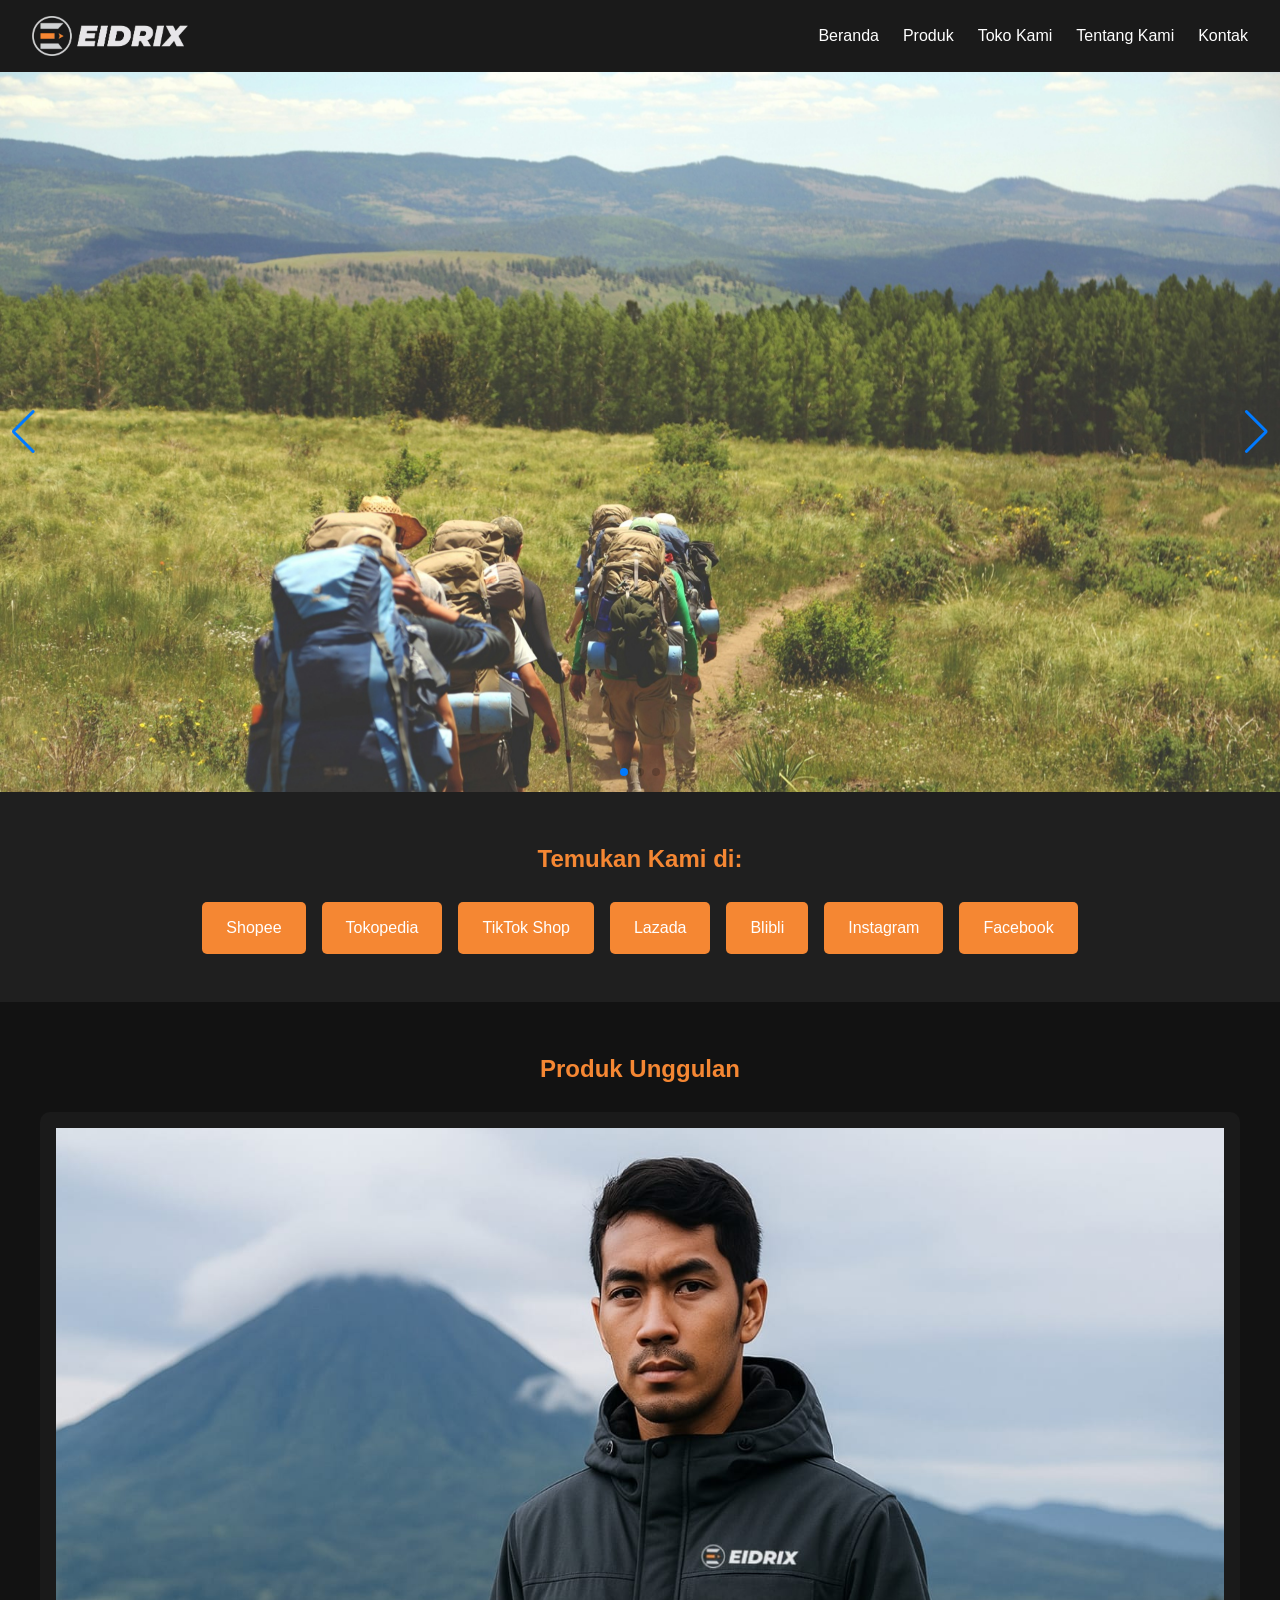
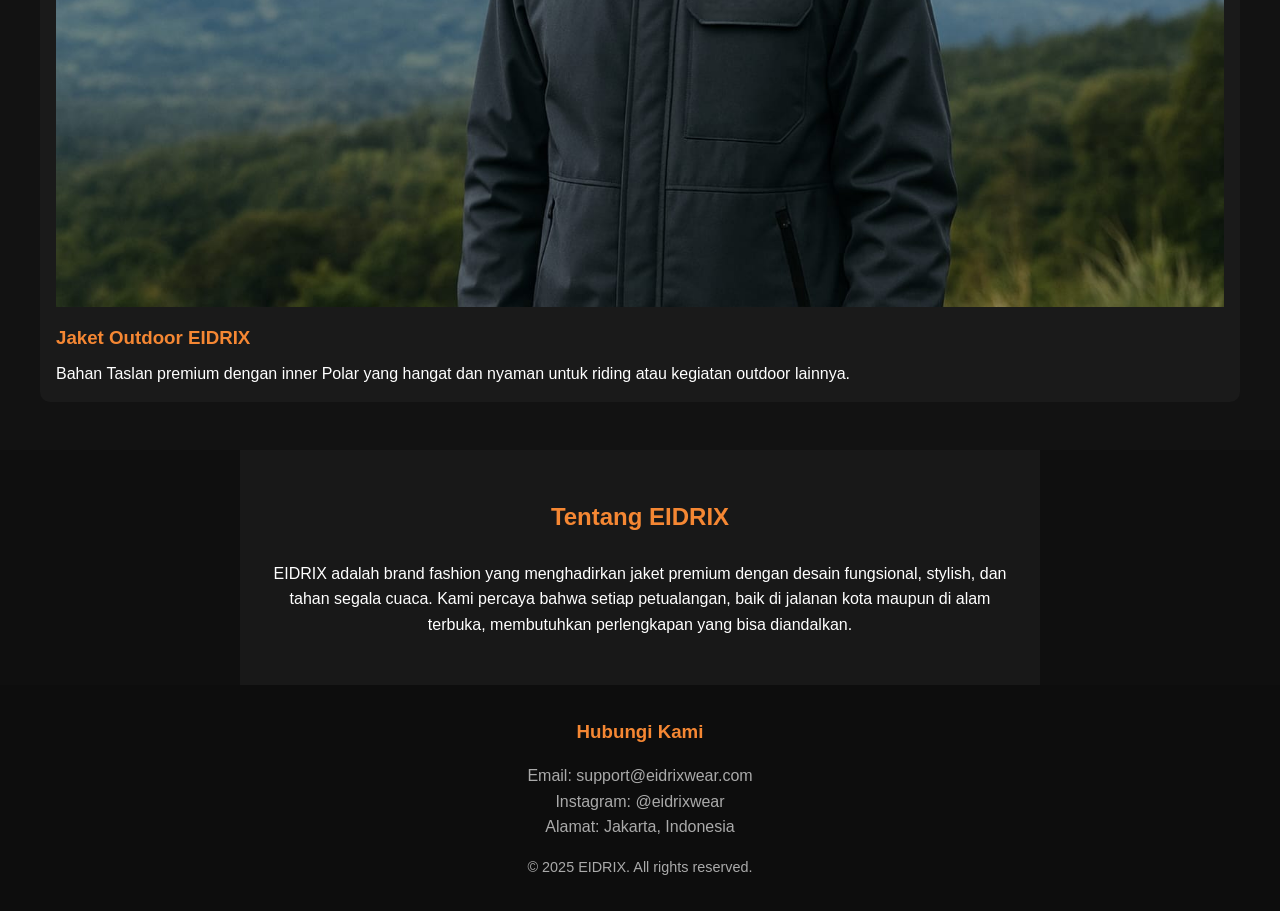
==== index.html @ 4817dec2 "favicons" ====
<!DOCTYPE html>
<html lang="id">
  <head>
    <meta charset="UTF-8" />
    <meta name="viewport" content="width=device-width, initial-scale=1.0" />
    <meta http-equiv="X-UA-Compatible" content="IE=edge" />
    <meta
      name="description"
      content="Jaket EIDRIX - Gear Up. Beyond the Limits! Jaket outdoor premium berbahan Taslan dan Polar, cocok untuk riding, aktivitas luar ruangan, dan gaya kasual sehari-hari."
    />
    <meta
      name="keywords"
      content="Jaket EIDRIX, Jaket Outdoor, Jaket Riding, Jaket Waterproof, Jaket Windproof, Jaket Pria, Jaket Wanita"
    />
    <meta name="author" content="EIDRIX" />

    <!-- Fav Icons -->
    <link rel="icon" type="image/x-icon" href="images/favicons.png" />

    <title>EIDRIX | Gear Up. Beyond the Limits!</title>

    <!-- Link ke file CSS eksternal -->
    <link rel="stylesheet" href="style.css" />

    <!-- Link ke library untuk efek (misalnya SwiperJS untuk carousel) -->
    <link
      rel="stylesheet"
      href="https://cdn.jsdelivr.net/npm/swiper@10/swiper-bundle.min.css"
    />
  </head>
  <body>
    <!-- Header / Navigasi utama -->
    <header>
      <nav class="navbar">
        <div class="logo">
          <img src="images/Logo.webp" alt="Logo EIDRIX" />
        </div>
        <button class="hamburger" id="hamburger-btn" aria-label="Toggle menu">
          ☰
        </button>
        <ul class="nav-links">
          <li><a href="#">Beranda</a></li>
          <li><a href="#produk">Produk</a></li>
          <li><a href="#toko">Toko Kami</a></li>
          <li><a href="#tentang">Tentang Kami</a></li>
          <li><a href="#kontak">Kontak</a></li>
        </ul>
      </nav>
    </header>

    <!-- Section Carousel Utama -->
    <section class="hero-carousel">
      <div class="swiper">
        <div class="swiper-wrapper">
          <!-- Ganti gambar sesuai produk -->
          <div class="swiper-slide">
            <img src="images/image1.jpg" alt="Jaket EIDRIX 1" />
          </div>
          <div class="swiper-slide">
            <img src="images/image2.jpg" alt="Jaket EIDRIX 2" />
          </div>
          <div class="swiper-slide">
            <img src="images/image3.jpg" alt="Jaket EIDRIX 3" />
          </div>
        </div>
        <div class="swiper-pagination"></div>
        <div class="swiper-button-prev"></div>
        <div class="swiper-button-next"></div>
      </div>
    </section>

    <!-- Section Link E-commerce & Sosial Media -->
    <section id="toko" class="ecommerce-links">
      <h2>Temukan Kami di:</h2>
      <div class="platform-links">
        <a href="#" class="btn shopee">Shopee</a>
        <a href="#" class="btn tokopedia">Tokopedia</a>
        <a href="#" class="btn tiktok">TikTok Shop</a>
        <a href="#" class="btn lazada">Lazada</a>
        <a href="#" class="btn blibli">Blibli</a>
        <a href="#" class="btn instagram">Instagram</a>
        <a href="#" class="btn facebook">Facebook</a>
      </div>
    </section>

    <!-- Section Produk Unggulan -->
    <section id="produk" class="featured-products">
      <h2>Produk Unggulan</h2>
      <div class="product-grid">
        <!-- Kartu produk dummy -->
        <article class="product-card">
          <img src="images/model1.jpg" alt="Jaket Outdoor EIDRIX" />
          <h3>Jaket Outdoor EIDRIX</h3>
          <p>
            Bahan Taslan premium dengan inner Polar yang hangat dan nyaman untuk
            riding atau kegiatan outdoor lainnya.
          </p>
        </article>
        <!-- Tambahkan produk lainnya jika diperlukan -->
      </div>
    </section>

    <!-- Section Tentang Brand -->
    <section id="tentang" class="about-brand">
      <h2>Tentang EIDRIX</h2>
      <p>
        EIDRIX adalah brand fashion yang menghadirkan jaket premium dengan
        desain fungsional, stylish, dan tahan segala cuaca. Kami percaya bahwa
        setiap petualangan, baik di jalanan kota maupun di alam terbuka,
        membutuhkan perlengkapan yang bisa diandalkan.
      </p>
    </section>

    <!-- Section Kontak atau Footer -->
    <footer id="kontak">
      <div class="footer-content">
        <h3>Hubungi Kami</h3>
        <p>Email: support@eidrixwear.com</p>
        <p>Instagram: @eidrixwear</p>
        <p>Alamat: Jakarta, Indonesia</p>
      </div>
      <div class="footer-bottom">
        <p>&copy; 2025 EIDRIX. All rights reserved.</p>
      </div>
    </footer>

    <!-- Link JS eksternal -->
    <script src="https://cdn.jsdelivr.net/npm/swiper@10/swiper-bundle.min.js"></script>
    <script src="script.js"></script>
  </body>
</html>
---- style.css ----
/* ========== Global Reset & Font ========== */
* {
  margin: 0;
  padding: 0;
  box-sizing: border-box;
}

body {
  font-family: "Segoe UI", Tahoma, Geneva, Verdana, sans-serif;
  line-height: 1.6;
  color: #fff;
  background-color: #0f0f0f;
}

img {
  max-width: 100%;
  display: block;
}

h2 {
  text-align: center;
  margin-bottom: 1.5rem;
  color: #f58733;
}

/* ========== Navbar ========== */
.navbar {
  display: flex;
  justify-content: space-between;
  align-items: center;
  padding: 1rem 2rem;
  background-color: #1a1a1a;
  position: sticky;
  top: 0;
  z-index: 1000;
}

.navbar .logo img {
  height: 40px;
}

.nav-links {
  list-style: none;
  display: flex;
  gap: 1.5rem;
}

.nav-links a {
  text-decoration: none;
  color: #fff;
  font-weight: 500;
  transition: color 0.3s;
}

.nav-links a:hover {
  color: #f58733;
}

/* ======== HAMBURGER MENU STYLE ======== */
.hamburger {
  display: none;
  font-size: 2rem;
  background: none;
  border: none;
  color: white;
  cursor: pointer;
  z-index: 1001;
}

/* ========== Hero Carousel ========== */
.hero-carousel {
  width: 100%;
  height: 80vh;
  overflow: hidden;
}

.swiper {
  height: 100%;
}

.swiper-slide img {
  width: 100%;
  height: 100%;
  object-fit: cover;
}

/* ========== E-Commerce Links ========== */
.ecommerce-links {
  padding: 3rem 2rem;
  background: #1f1f1f;
}

.platform-links {
  display: flex;
  flex-wrap: wrap;
  gap: 1rem;
  justify-content: center;
}

.btn {
  padding: 0.8rem 1.5rem;
  background: #f58733;
  color: #fff;
  border: none;
  border-radius: 5px;
  text-decoration: none;
  transition: background 0.3s;
}

.btn:hover {
  background: #e33b1f;
}

/* ========== Produk Unggulan ========== */
.featured-products {
  padding: 3rem 2rem;
  background-color: #121212;
}

.product-grid {
  display: grid;
  grid-template-columns: repeat(auto-fit, minmax(250px, 1fr));
  gap: 2rem;
  max-width: 1200px;
  margin: 0 auto;
}

.product-card {
  background-color: #1a1a1a;
  padding: 1rem;
  border-radius: 10px;
  transition: transform 0.3s ease;
}

.product-card:hover {
  transform: translateY(-5px);
}

.product-card h3 {
  margin: 1rem 0 0.5rem;
  color: #f58733;
}

/* ========== Tentang Brand ========== */
.about-brand {
  padding: 3rem 2rem;
  background-color: #181818;
  max-width: 800px;
  margin: 0 auto;
  text-align: center;
}

/* ========== Footer ========== */
footer {
  background-color: #0d0d0d;
  padding: 2rem;
  color: #aaa;
  text-align: center;
}

.footer-content h3 {
  color: #f58733;
  margin-bottom: 1rem;
}

.footer-bottom {
  margin-top: 1rem;
  font-size: 0.9rem;
}

/* ========== Responsiveness ========== */
@media (max-width: 800px) {
  .nav-links {
    flex-direction: column;
    gap: 1rem;
  }

  .nav-links {
    position: absolute;
    top: 70px;
    right: 0;
    background-color: #111;
    flex-direction: column;
    width: 100%;
    max-height: 0;
    overflow: hidden;
    transition: max-height 0.4s ease-in-out;
  }

  .nav-links.open {
    max-height: 300px; /* Sesuaikan jika ada lebih banyak menu */
  }

  .hamburger {
    display: block;
  }

  .navbar {
    position: relative;
    flex-wrap: wrap;
    justify-content: space-between;
  }

  .nav-links li {
    text-align: center;
    padding: 10px 0;
  }

  .hero-carousel {
    height: 60vh;
  }

  .btn {
    width: 100%;
    text-align: center;
  }
}
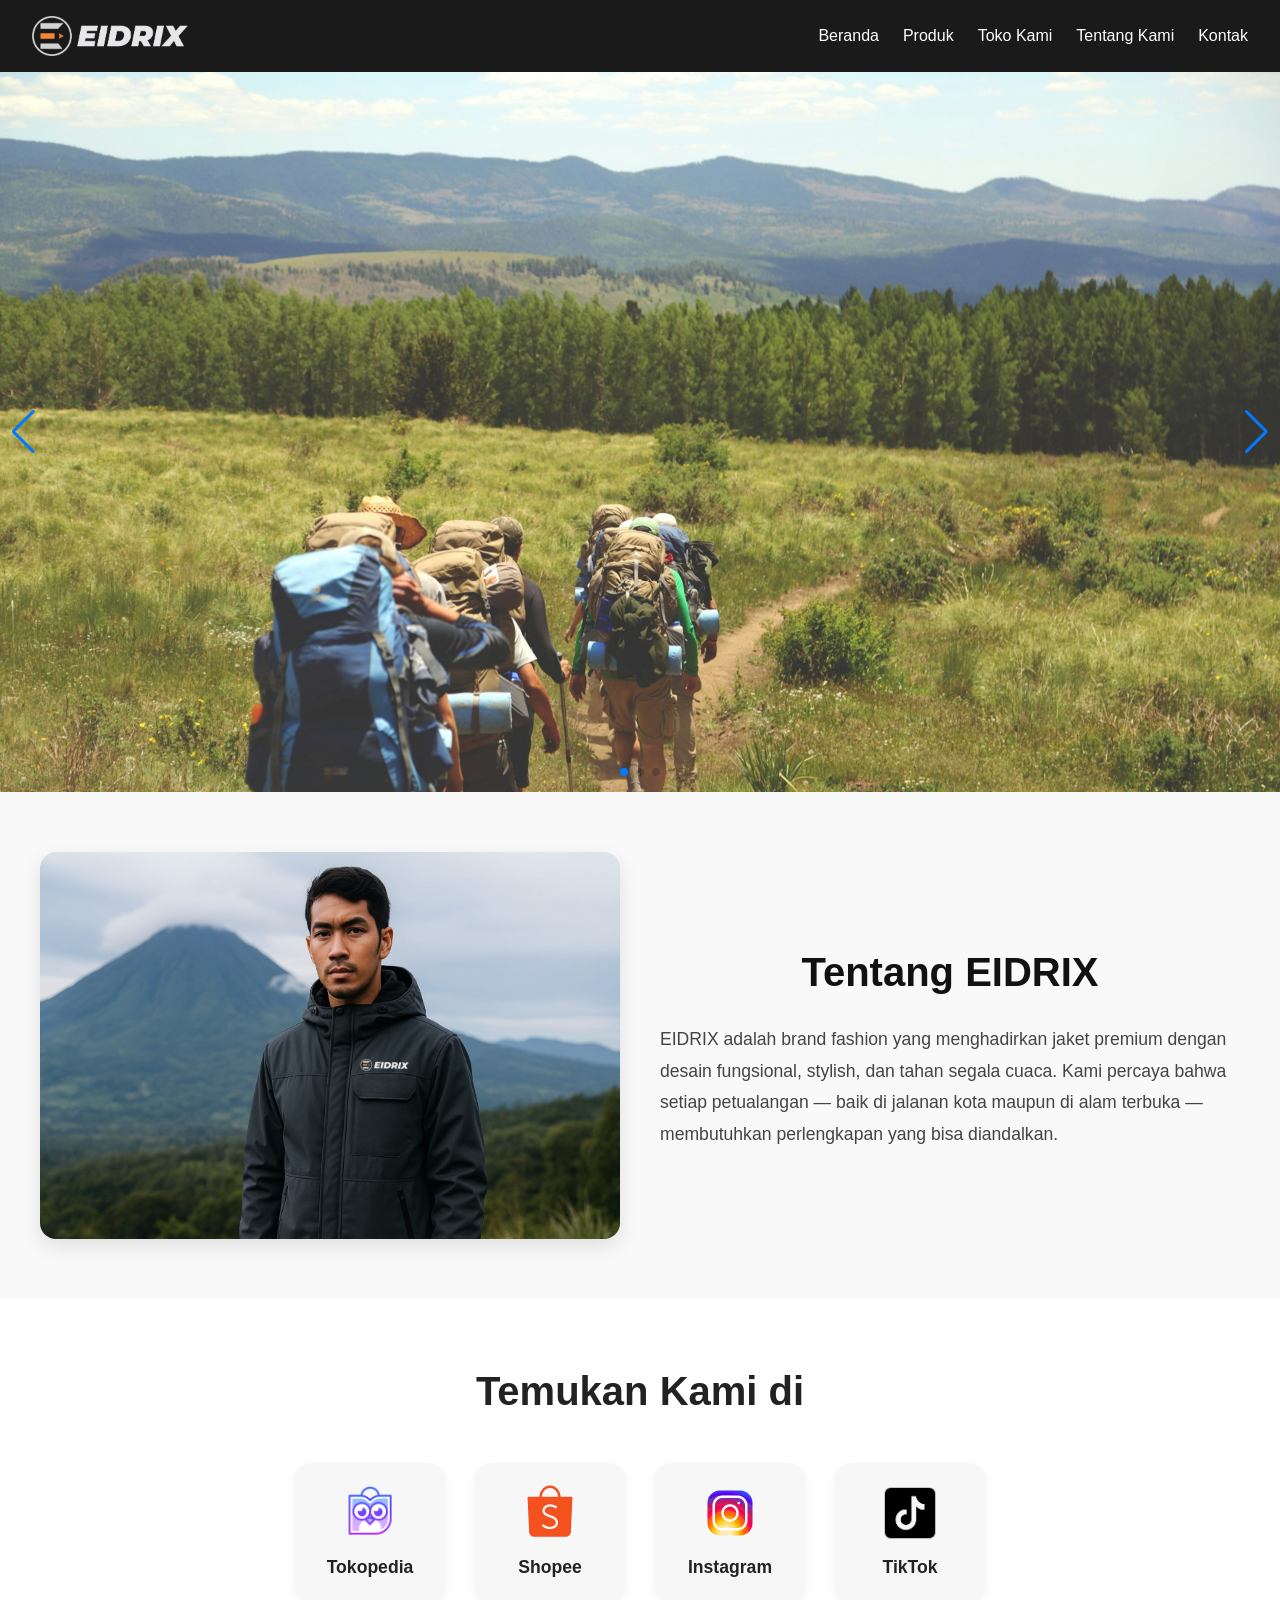
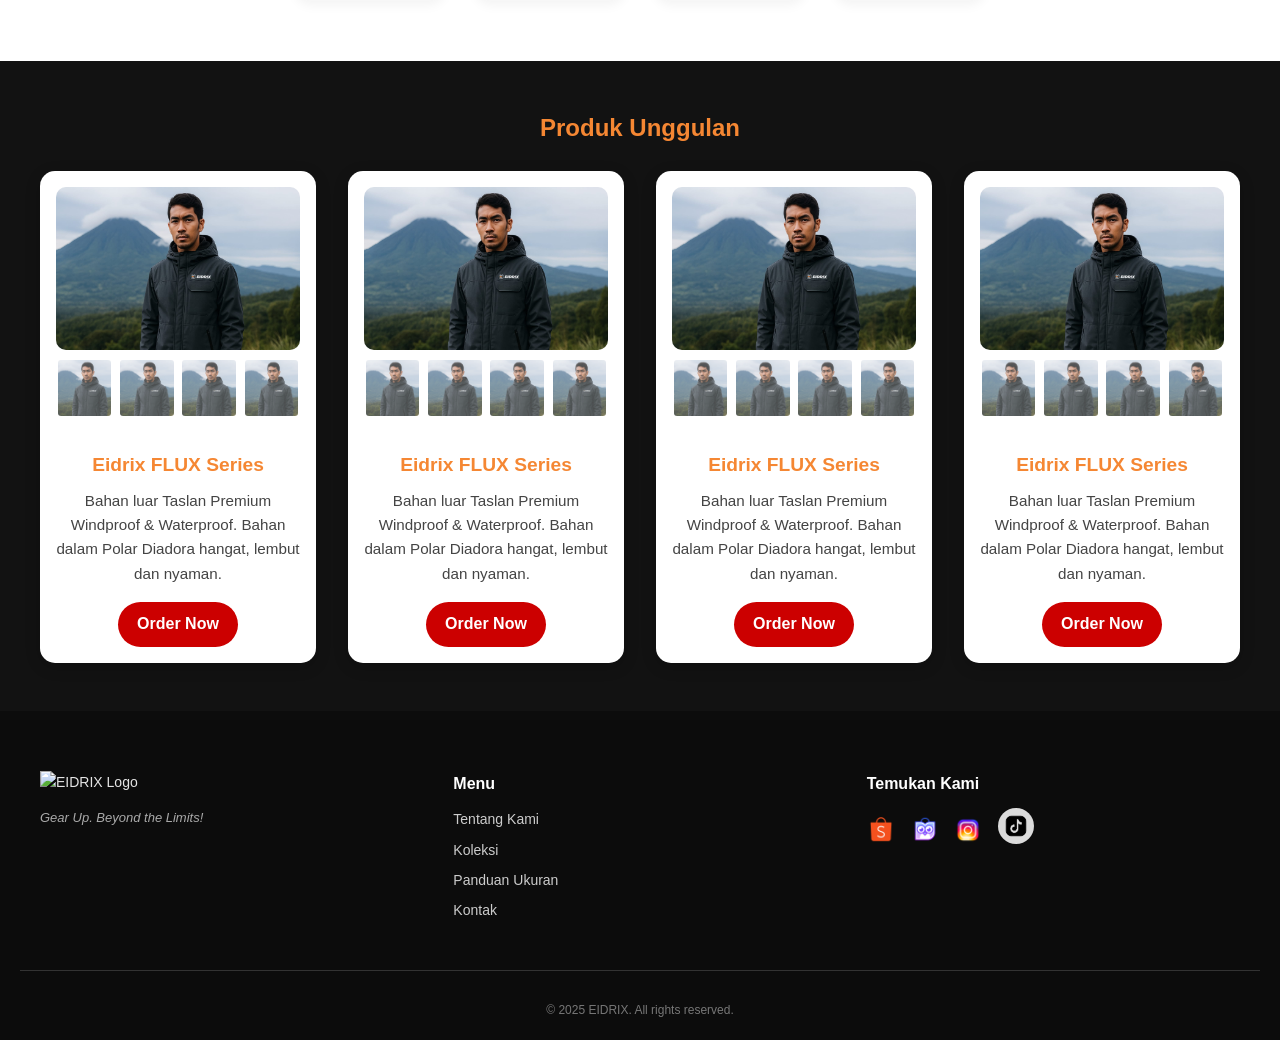
==== commit 9dc27ac4: "Merombak seluruh kode dan file" ====
--- a/index.html
+++ b/index.html
@@ -69,17 +69,64 @@
       </div>
     </section>
 
-    <!-- Section Link E-commerce & Sosial Media -->
-    <section id="toko" class="ecommerce-links">
-      <h2>Temukan Kami di:</h2>
-      <div class="platform-links">
-        <a href="#" class="btn shopee">Shopee</a>
-        <a href="#" class="btn tokopedia">Tokopedia</a>
-        <a href="#" class="btn tiktok">TikTok Shop</a>
-        <a href="#" class="btn lazada">Lazada</a>
-        <a href="#" class="btn blibli">Blibli</a>
-        <a href="#" class="btn instagram">Instagram</a>
-        <a href="#" class="btn facebook">Facebook</a>
+    <!-- Section Tentang Brand -->
+    <section id="tentang" class="about-brand">
+      <div class="container">
+        <div class="about-content">
+          <div class="about-image">
+            <img src="images/model1.jpg" alt="Model memakai jaket Eidrix" />
+          </div>
+          <div class="about-text">
+            <h2>Tentang EIDRIX</h2>
+            <p>
+              EIDRIX adalah brand fashion yang menghadirkan jaket premium dengan
+              desain fungsional, stylish, dan tahan segala cuaca. Kami percaya
+              bahwa setiap petualangan — baik di jalanan kota maupun di alam
+              terbuka — membutuhkan perlengkapan yang bisa diandalkan.
+            </p>
+          </div>
+        </div>
+      </div>
+    </section>
+
+    <!-- Section Link E-Commerce & Sosial Media -->
+    <section id="link" class="link-section">
+      <div class="container">
+        <h2>Temukan Kami di</h2>
+        <div class="link-grid">
+          <a
+            href="https://www.tokopedia.com/eidrix"
+            target="_blank"
+            class="link-card tokopedia"
+          >
+            <img src="images/tokopedia-icon.png" alt="Tokopedia" />
+            <span>Tokopedia</span>
+          </a>
+          <a
+            href="https://shopee.co.id/eidrix"
+            target="_blank"
+            class="link-card shopee"
+          >
+            <img src="images/shopee-icon.png" alt="Shopee" />
+            <span>Shopee</span>
+          </a>
+          <a
+            href="https://instagram.com/eidrix.id"
+            target="_blank"
+            class="link-card instagram"
+          >
+            <img src="images/instagram-icon.png" alt="Instagram" />
+            <span>Instagram</span>
+          </a>
+          <a
+            href="https://tiktok.com/@eidrix.id"
+            target="_blank"
+            class="link-card tiktok"
+          >
+            <img src="images/tiktok-icon.png" alt="TikTok" />
+            <span>TikTok</span>
+          </a>
+        </div>
       </div>
     </section>
 
@@ -87,37 +134,153 @@
     <section id="produk" class="featured-products">
       <h2>Produk Unggulan</h2>
       <div class="product-grid">
-        <!-- Kartu produk dummy -->
-        <article class="product-card">
-          <img src="images/model1.jpg" alt="Jaket Outdoor EIDRIX" />
-          <h3>Jaket Outdoor EIDRIX</h3>
-          <p>
-            Bahan Taslan premium dengan inner Polar yang hangat dan nyaman untuk
-            riding atau kegiatan outdoor lainnya.
-          </p>
-        </article>
-        <!-- Tambahkan produk lainnya jika diperlukan -->
-      </div>
-    </section>
-
-    <!-- Section Tentang Brand -->
-    <section id="tentang" class="about-brand">
-      <h2>Tentang EIDRIX</h2>
-      <p>
-        EIDRIX adalah brand fashion yang menghadirkan jaket premium dengan
-        desain fungsional, stylish, dan tahan segala cuaca. Kami percaya bahwa
-        setiap petualangan, baik di jalanan kota maupun di alam terbuka,
-        membutuhkan perlengkapan yang bisa diandalkan.
-      </p>
+        <!-- Kartu produk -->
+        <article class="product-card">
+          <span class="badge">HOT</span>
+          <div class="product-images">
+            <img
+              class="main-image"
+              src="images/model1.jpg"
+              alt="Gambar utama produk"
+            />
+            <div class="thumbnails">
+              <img src="images/model1.jpg" alt="thumb 1" />
+              <img src="images/model1.jpg" alt="thumb 2" />
+              <img src="images/model1.jpg" alt="thumb 3" />
+              <img src="images/model1.jpg" alt="thumb 4" />
+            </div>
+          </div>
+          <h3>Eidrix FLUX Series</h3>
+          <p>
+            Bahan luar Taslan Premium Windproof & Waterproof. Bahan dalam Polar
+            Diadora hangat, lembut dan nyaman.
+          </p>
+          <a href="#" class="btn order-btn">Order Now</a>
+        </article>
+        <article class="product-card">
+          <span class="badge">HOT</span>
+          <div class="product-images">
+            <img
+              class="main-image"
+              src="images/model1.jpg"
+              alt="Gambar utama produk"
+            />
+            <div class="thumbnails">
+              <img src="images/model1.jpg" alt="thumb 1" />
+              <img src="images/model1.jpg" alt="thumb 2" />
+              <img src="images/model1.jpg" alt="thumb 3" />
+              <img src="images/model1.jpg" alt="thumb 4" />
+            </div>
+          </div>
+          <h3>Eidrix FLUX Series</h3>
+          <p>
+            Bahan luar Taslan Premium Windproof & Waterproof. Bahan dalam Polar
+            Diadora hangat, lembut dan nyaman.
+          </p>
+          <a href="#" class="btn order-btn">Order Now</a>
+        </article>
+        <article class="product-card">
+          <span class="badge">HOT</span>
+          <div class="product-images">
+            <img
+              class="main-image"
+              src="images/model1.jpg"
+              alt="Gambar utama produk"
+            />
+            <div class="thumbnails">
+              <img src="images/model1.jpg" alt="thumb 1" />
+              <img src="images/model1.jpg" alt="thumb 2" />
+              <img src="images/model1.jpg" alt="thumb 3" />
+              <img src="images/model1.jpg" alt="thumb 4" />
+            </div>
+          </div>
+          <h3>Eidrix FLUX Series</h3>
+          <p>
+            Bahan luar Taslan Premium Windproof & Waterproof. Bahan dalam Polar
+            Diadora hangat, lembut dan nyaman.
+          </p>
+          <a href="#" class="btn order-btn">Order Now</a>
+        </article>
+        <article class="product-card">
+          <span class="badge">HOT</span>
+          <div class="product-images">
+            <img
+              class="main-image"
+              src="images/model1.jpg"
+              alt="Gambar utama produk"
+            />
+            <div class="thumbnails">
+              <img src="images/model1.jpg" alt="thumb 1" />
+              <img src="images/model1.jpg" alt="thumb 2" />
+              <img src="images/model1.jpg" alt="thumb 3" />
+              <img src="images/model1.jpg" alt="thumb 4" />
+            </div>
+          </div>
+          <h3>Eidrix FLUX Series</h3>
+          <p>
+            Bahan luar Taslan Premium Windproof & Waterproof. Bahan dalam Polar
+            Diadora hangat, lembut dan nyaman.
+          </p>
+          <a href="#" class="btn order-btn">Order Now</a>
+        </article>
+        <!-- Tambahkan produk berikutnya dengan struktur serupa -->
+      </div>
     </section>
 
     <!-- Section Kontak atau Footer -->
-    <footer id="kontak">
-      <div class="footer-content">
-        <h3>Hubungi Kami</h3>
-        <p>Email: support@eidrixwear.com</p>
-        <p>Instagram: @eidrixwear</p>
-        <p>Alamat: Jakarta, Indonesia</p>
+    <footer class="footer">
+      <div class="footer-wrapper">
+        <div class="footer-brand">
+          <img src="images/logo.webp" alt="EIDRIX Logo" class="footer-logo" />
+          <p class="footer-tagline">Gear Up. Beyond the Limits!</p>
+        </div>
+
+        <div class="footer-nav">
+          <h4>Menu</h4>
+          <ul>
+            <li><a href="#">Tentang Kami</a></li>
+            <li><a href="#">Koleksi</a></li>
+            <li><a href="#">Panduan Ukuran</a></li>
+            <li><a href="#">Kontak</a></li>
+          </ul>
+        </div>
+
+        <div class="footer-connect">
+          <h4>Temukan Kami</h4>
+          <div class="social-icons">
+            <a
+              href="https://shopee.co.id/eidrix"
+              class="shopee"
+              target="_blank"
+              title="Shopee"
+            >
+              <img src="images/shopee-icon.png" alt="Shopee" />
+            </a>
+            <a
+              href="https://tokopedia.com/eidrix"
+              class="tokopedia"
+              target="_blank"
+              title="Tokopedia"
+            >
+              <img src="images/tokopedia-icon.png" alt="Tokopedia" />
+            </a>
+            <a
+              href="https://instagram.com/eidrix.id"
+              class="instagram"
+              target="_blank"
+              title="Instagram"
+            >
+              <img src="images/instagram-icon.png" alt="Instagram" />
+            </a>
+            <a href="https://www.tiktok.com/@eidrix" target="_blank">
+              <img
+                src="images/tiktok-icon.png"
+                alt="TikTok"
+                class="tiktok-icon"
+              />
+            </a>
+          </div>
+        </div>
       </div>
       <div class="footer-bottom">
         <p>&copy; 2025 EIDRIX. All rights reserved.</p>
--- a/style.css
+++ b/style.css
@@ -84,17 +84,89 @@
   object-fit: cover;
 }
 
+/* === PLATFORM COLOR HOVER === */
+.link-card.tokopedia:hover {
+  background-color: #e0f8e0;
+  box-shadow: 0 8px 24px rgba(0, 194, 92, 0.3);
+}
+
+.link-card.shopee:hover {
+  background-color: #ffece5;
+  box-shadow: 0 8px 24px rgba(255, 87, 34, 0.3);
+}
+
+.link-card.instagram:hover {
+  background: linear-gradient(
+    135deg,
+    #feda75,
+    #fa7e1e,
+    #d62976,
+    #962fbf,
+    #4f5bd5
+  );
+  color: white;
+}
+
+.link-card.tiktok:hover {
+  background-color: #e8f6ff;
+  box-shadow: 0 8px 24px rgba(0, 242, 234, 0.3);
+}
+
 /* ========== E-Commerce Links ========== */
-.ecommerce-links {
-  padding: 3rem 2rem;
-  background: #1f1f1f;
-}
-
-.platform-links {
+.link-section {
+  padding: 60px 20px;
+  background-color: #fff;
+  text-align: center;
+}
+
+.link-section h2 {
+  font-size: 2.5rem;
+  margin-bottom: 40px;
+  color: #222;
+}
+
+.link-grid {
   display: flex;
   flex-wrap: wrap;
-  gap: 1rem;
   justify-content: center;
+  gap: 30px;
+}
+
+.link-card {
+  display: flex;
+  flex-direction: column;
+  align-items: center;
+  width: 150px;
+  padding: 20px;
+  background: #f7f7f7;
+  border-radius: 16px;
+  text-decoration: none;
+  color: #222;
+  transition: all 0.3s ease;
+  box-shadow: 0 4px 12px rgba(0, 0, 0, 0.05);
+}
+
+.link-card img {
+  width: 60px;
+  height: 60px;
+  object-fit: contain;
+  margin-bottom: 10px;
+  transition: transform 0.3s ease;
+}
+
+.link-card span {
+  font-weight: 600;
+  font-size: 1.1rem;
+}
+
+.link-card:hover {
+  background-color: #e6f0ff;
+  transform: translateY(-8px);
+  box-shadow: 0 8px 24px rgba(0, 123, 255, 0.2);
+}
+
+.link-card:hover img {
+  transform: scale(1.1);
 }
 
 .btn {
@@ -126,10 +198,89 @@
 }
 
 .product-card {
-  background-color: #1a1a1a;
+  display: flex;
+  flex-direction: column;
+  align-items: center;
+  background-color: #fff;
+  color: #222;
+  border-radius: 15px;
   padding: 1rem;
+  box-shadow: 0 4px 15px rgba(0, 0, 0, 0.2);
+  max-width: 350px;
+  margin: auto;
+}
+
+.badge {
+  position: absolute;
+  top: 10px;
+  left: 10px;
+  background: red;
+  color: white;
+  font-size: 12px;
+  padding: 4px 8px;
+  border-radius: 20px;
+  font-weight: bold;
+  z-index: 1;
+}
+
+.product-card .product-images {
+  display: flex;
+  flex-direction: column;
+  gap: 0.5rem;
+  margin-bottom: 1rem;
+}
+
+.product-card .main-image {
+  width: 100%;
   border-radius: 10px;
-  transition: transform 0.3s ease;
+}
+
+.product-card .thumbnails {
+  display: grid;
+  grid-template-columns: repeat(4, 1fr);
+  gap: 0.3rem;
+}
+
+.product-card .thumbnails img {
+  width: 100%;
+  height: 60px;
+  object-fit: cover;
+  border-radius: 5px;
+}
+
+.product-card h3 {
+  margin-top: 0.5rem;
+  font-size: 1.2rem;
+  font-weight: 600;
+  color: #111;
+  text-align: center;
+}
+
+.product-card .rating {
+  color: #fbb034;
+  font-size: 1.2rem;
+  margin: 0.3rem 0;
+}
+
+.product-card p {
+  font-size: 0.95rem;
+  text-align: center;
+  margin-bottom: 1rem;
+  color: #444;
+}
+
+.product-card .order-btn {
+  background-color: #cc0000;
+  color: #fff;
+  font-weight: bold;
+  padding: 0.6rem 1.2rem;
+  border-radius: 25px;
+  text-decoration: none;
+  transition: background 0.3s ease;
+}
+
+.product-card .order-btn:hover {
+  background-color: #a60000;
 }
 
 .product-card:hover {
@@ -143,29 +294,195 @@
 
 /* ========== Tentang Brand ========== */
 .about-brand {
-  padding: 3rem 2rem;
-  background-color: #181818;
-  max-width: 800px;
+  background-color: #f9f9f9;
+  padding: 60px 20px;
+}
+
+.about-brand .container {
+  max-width: 1200px;
+  margin: auto;
+}
+
+.about-content {
+  display: flex;
+  flex-direction: row;
+  align-items: center;
+  gap: 40px;
+  flex-wrap: wrap;
+}
+
+.about-image {
+  flex: 1;
+  min-width: 300px;
+}
+
+.about-image img {
+  width: 100%;
+  border-radius: 16px;
+  box-shadow: 0 8px 20px rgba(0, 0, 0, 0.1);
+  transition: transform 0.5s ease;
+}
+
+.about-image img:hover {
+  transform: scale(1.03);
+}
+
+.about-text {
+  flex: 1;
+  min-width: 300px;
+}
+
+.about-text h2 {
+  font-size: 2.5rem;
+  margin-bottom: 20px;
+  color: #111;
+}
+
+.about-text p {
+  font-size: 1.1rem;
+  line-height: 1.8;
+  color: #444;
+}
+
+/* ========== Footer ========== */
+/* === NEW FOOTER STYLE === */
+.footer {
+  background: #0c0c0c;
+  color: #e5e5e5;
+  padding: 60px 20px 20px;
+  font-size: 14px;
+  font-family: "Poppins", sans-serif;
+}
+
+.footer-wrapper {
+  display: grid;
+  grid-template-columns: repeat(auto-fit, minmax(220px, 1fr));
+  gap: 40px;
+  max-width: 1200px;
   margin: 0 auto;
+}
+
+.footer-logo {
+  width: 140px;
+  margin-bottom: 15px;
+}
+
+.footer-tagline {
+  font-style: italic;
+  font-weight: 300;
+  font-size: 13px;
+  color: #aaa;
+}
+
+.footer-nav h4,
+.footer-connect h4 {
+  font-size: 16px;
+  margin-bottom: 12px;
+  color: #fff;
+}
+
+.footer-nav ul {
+  list-style: none;
+  padding: 0;
+}
+
+.footer-nav ul li {
+  margin-bottom: 8px;
+}
+
+.footer-nav ul li a {
+  color: #ccc;
+  text-decoration: none;
+  transition: all 0.3s ease;
+}
+
+.footer-nav ul li a:hover {
+  color: #fff;
+  text-decoration: underline;
+}
+
+.social-icons a {
+  display: inline-block;
+  margin-right: 14px;
+  transition: transform 0.3s ease;
+}
+
+.social-icons a img {
+  width: 28px;
+  height: 28px;
+  transition: all 0.3s ease;
+}
+
+.social-icons a:hover img {
+  transform: scale(1.2);
+  filter: none;
+}
+
+/* Platform-specific colors on hover */
+.shopee:hover img {
+  filter: drop-shadow(0 0 5px #ff5722);
+}
+.tokopedia:hover img {
+  filter: drop-shadow(0 0 5px #03ac0e);
+}
+.instagram:hover img {
+  filter: drop-shadow(0 0 5px #e1306c);
+}
+.tiktok:hover img {
+  filter: drop-shadow(0 0 5px #69c9d0);
+}
+
+.footer-bottom {
   text-align: center;
-}
-
-/* ========== Footer ========== */
-footer {
-  background-color: #0d0d0d;
-  padding: 2rem;
-  color: #aaa;
-  text-align: center;
-}
-
-.footer-content h3 {
-  color: #f58733;
-  margin-bottom: 1rem;
-}
-
-.footer-bottom {
-  margin-top: 1rem;
-  font-size: 0.9rem;
+  padding-top: 30px;
+  font-size: 12px;
+  color: #777;
+  border-top: 1px solid #333;
+  margin-top: 40px;
+}
+
+.footer .social-icons a {
+  font-size: 1.8rem; /* Perbesar ukuran ikon */
+  transition: transform 0.3s ease;
+  display: inline-flex;
+  align-items: center;
+  justify-content: center;
+  margin-right: 12px;
+  color: inherit; /* Ikuti warna teks utama */
+}
+
+.footer .social-icons a:hover {
+  transform: scale(1.2); /* Efek zoom saat hover */
+}
+
+.footer .social-icons img.tiktok-icon {
+  background-color: rgba(
+    255,
+    255,
+    255,
+    0.85
+  ); /* latar belakang semi transparan */
+  padding: 6px;
+  border-radius: 50%;
+  width: 36px;
+  height: 36px;
+  transition: transform 0.3s ease;
+}
+
+.footer .social-icons img.tiktok-icon:hover {
+  transform: scale(1.15); /* efek zoom saat hover */
+}
+
+/* Responsive tweak */
+@media (max-width: 600px) {
+  .footer-wrapper {
+    grid-template-columns: 1fr;
+    text-align: center;
+  }
+
+  .social-icons {
+    justify-content: center;
+  }
 }
 
 /* ========== Responsiveness ========== */
@@ -214,4 +531,37 @@
     width: 100%;
     text-align: center;
   }
-}
+
+  .product-grid {
+    grid-template-columns: 1fr !important;
+  }
+
+  .product-card {
+    max-width: 100%;
+  }
+}
+
+/* Highlight thumbnail yang aktif */
+.product-card .thumbnails img.active {
+  border: 2px solid white;
+  border-radius: 4px;
+  opacity: 1;
+}
+
+/* Gaya default thumbnail */
+.product-card .thumbnails img {
+  border: 2px solid transparent;
+  cursor: pointer;
+  opacity: 0.7;
+  transition: border 0.3s, opacity 0.3s;
+}
+
+/* Efek fade pada gambar utama */
+.product-card .main-image {
+  transition: opacity 0.5s ease-in-out;
+  opacity: 1;
+}
+
+.product-card .main-image.fade-out {
+  opacity: 0;
+}
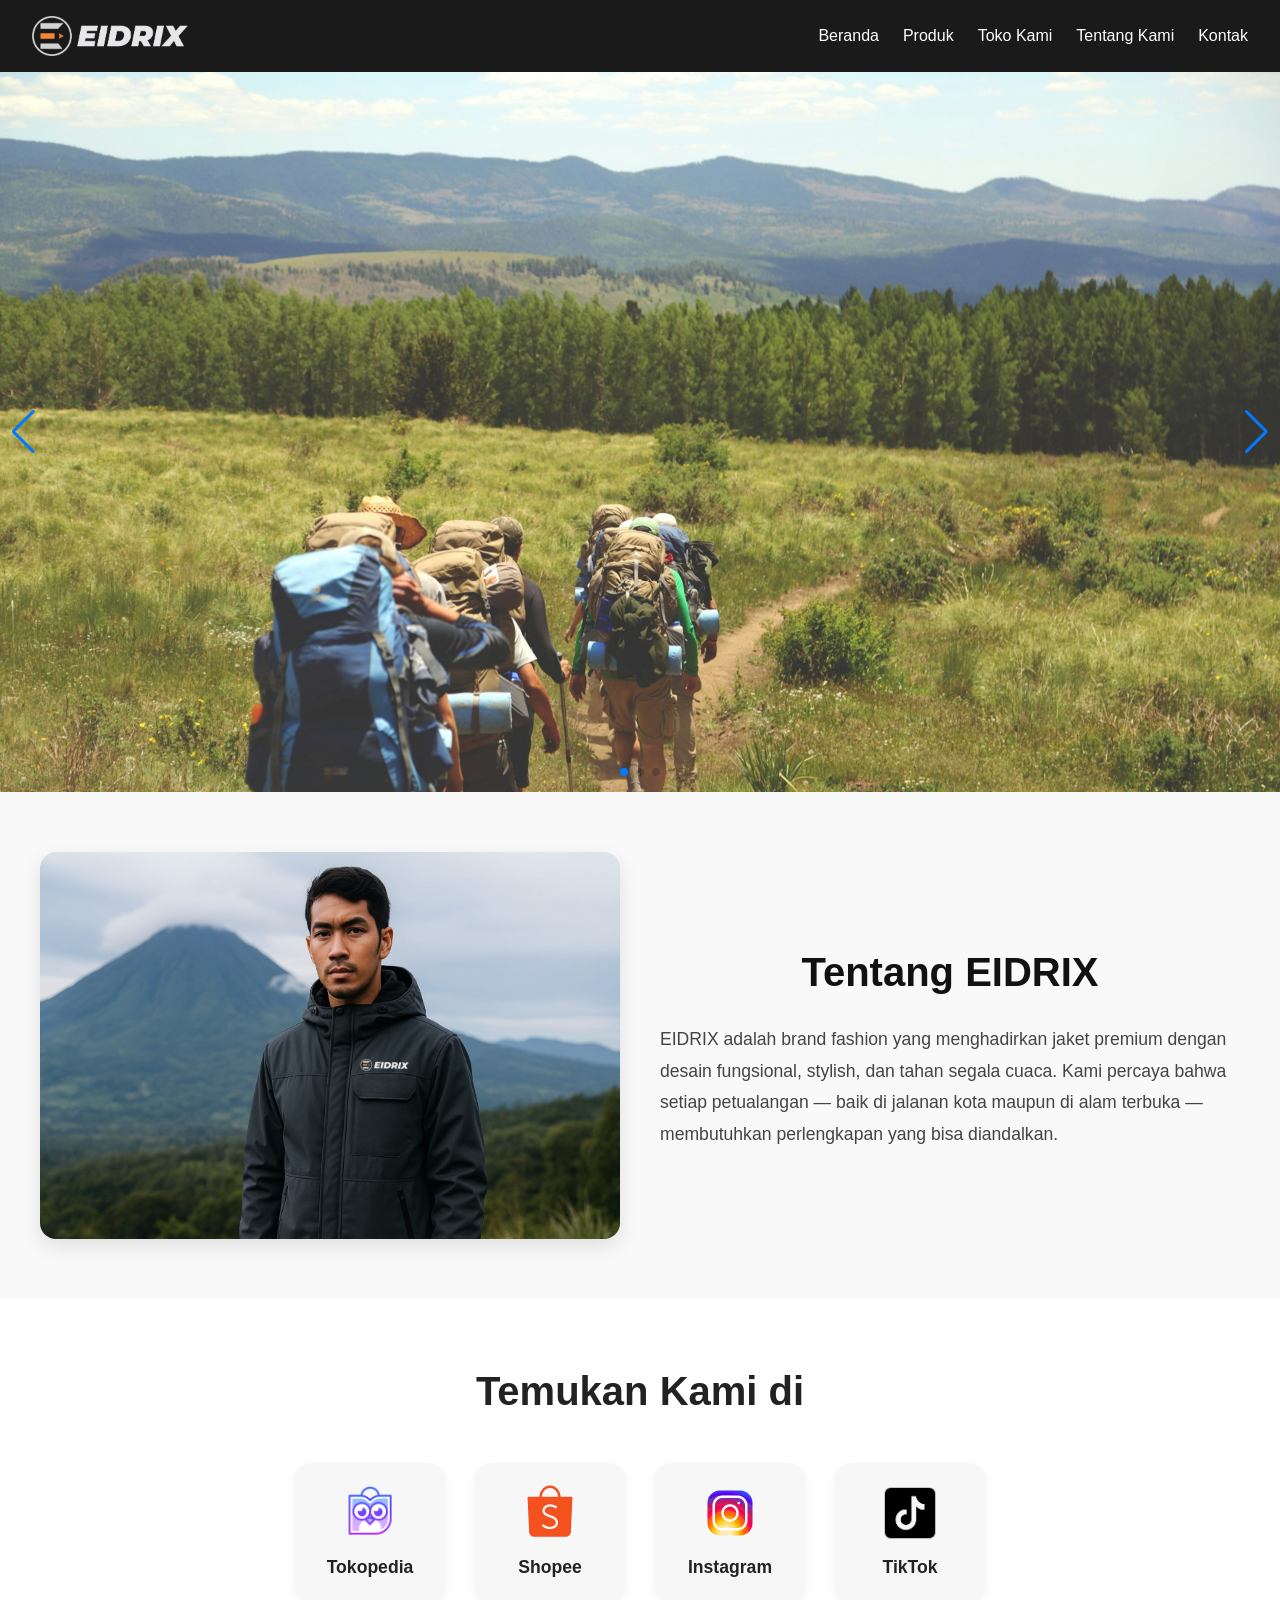
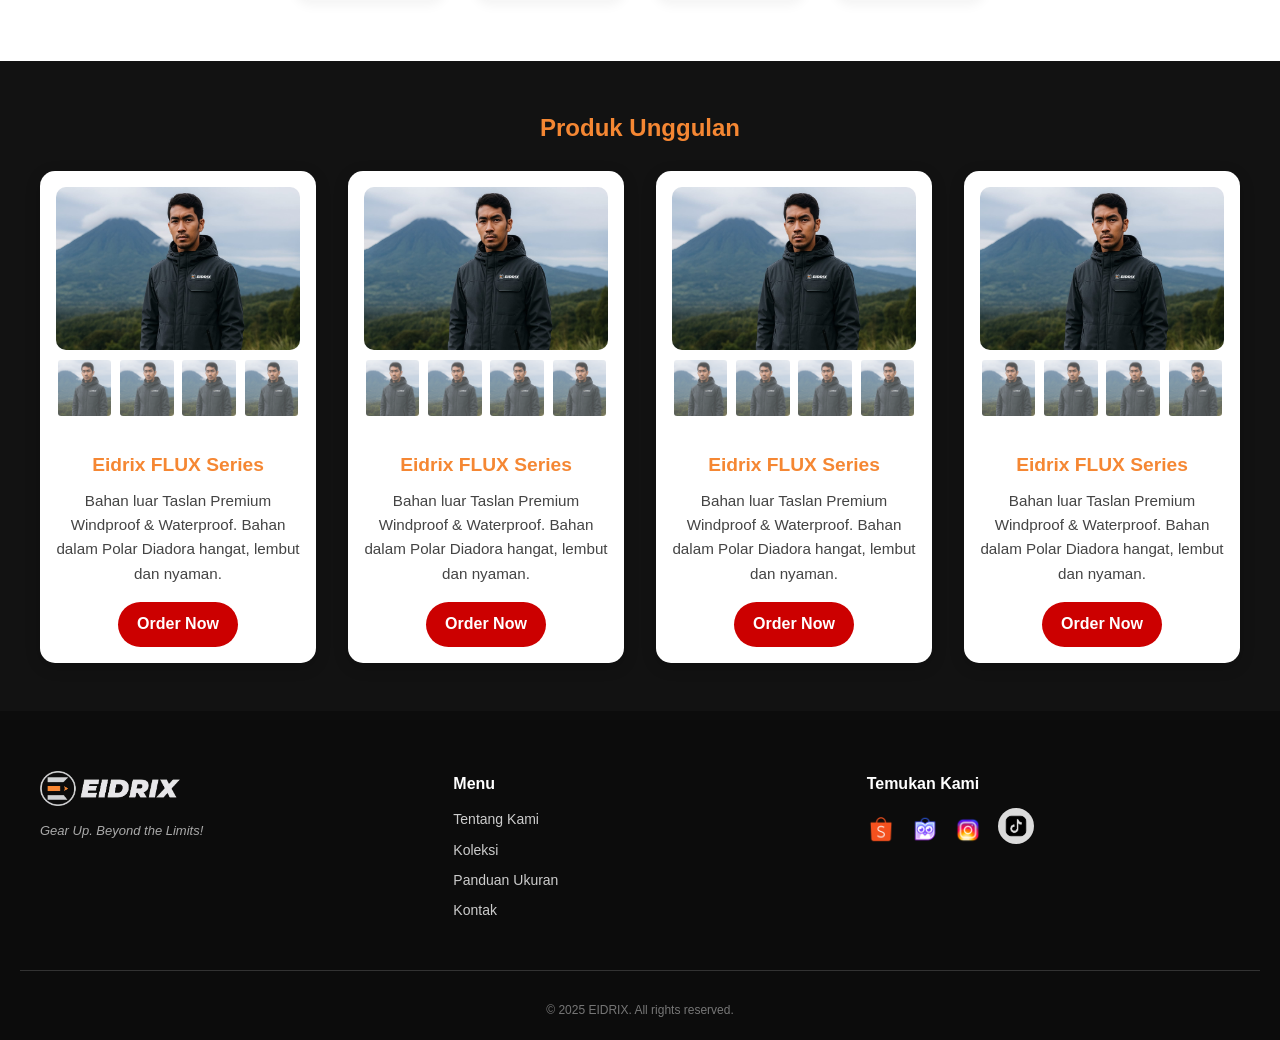
==== commit 6fed6897: "logo footer di handphone tidak tampil" ====
--- a/index.html
+++ b/index.html
@@ -231,7 +231,7 @@
     <footer class="footer">
       <div class="footer-wrapper">
         <div class="footer-brand">
-          <img src="images/logo.webp" alt="EIDRIX Logo" class="footer-logo" />
+          <img src="images/Logo.webp" alt="EIDRIX Logo" class="footer-logo" />
           <p class="footer-tagline">Gear Up. Beyond the Limits!</p>
         </div>
 
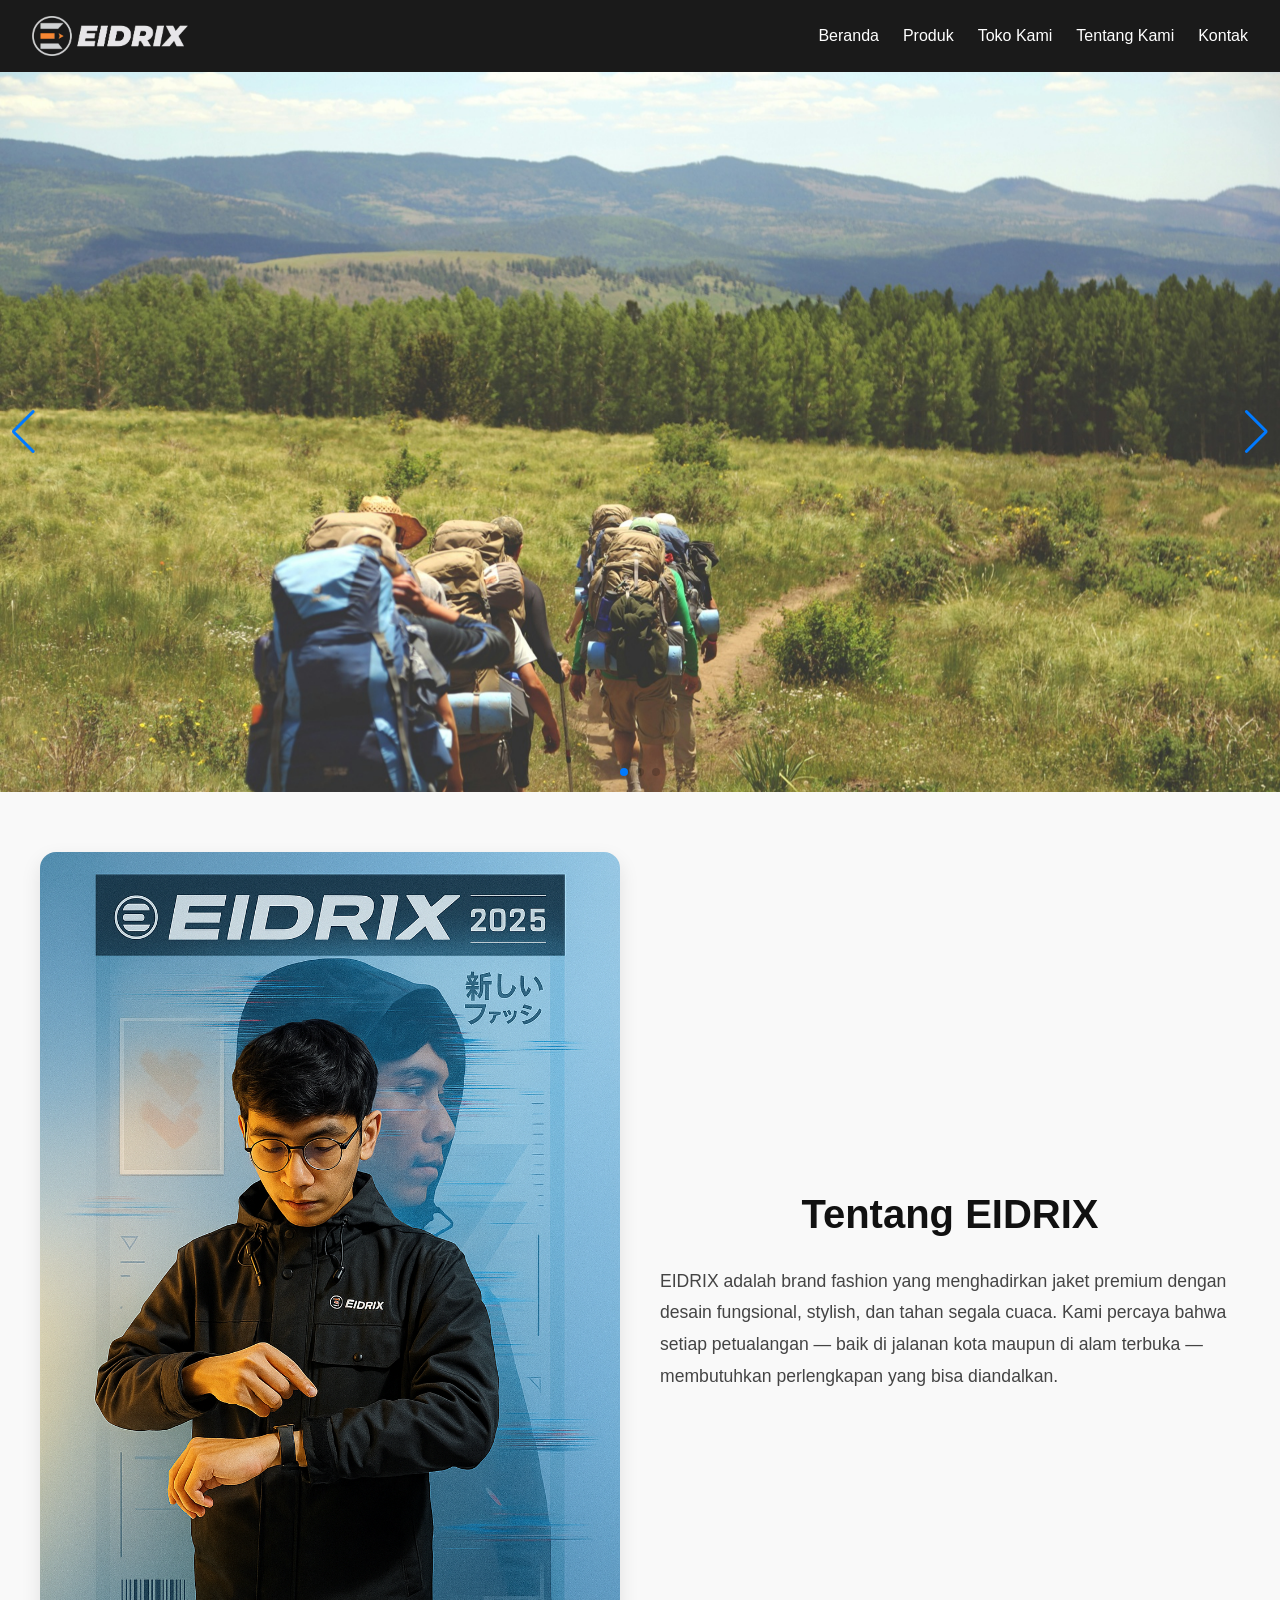
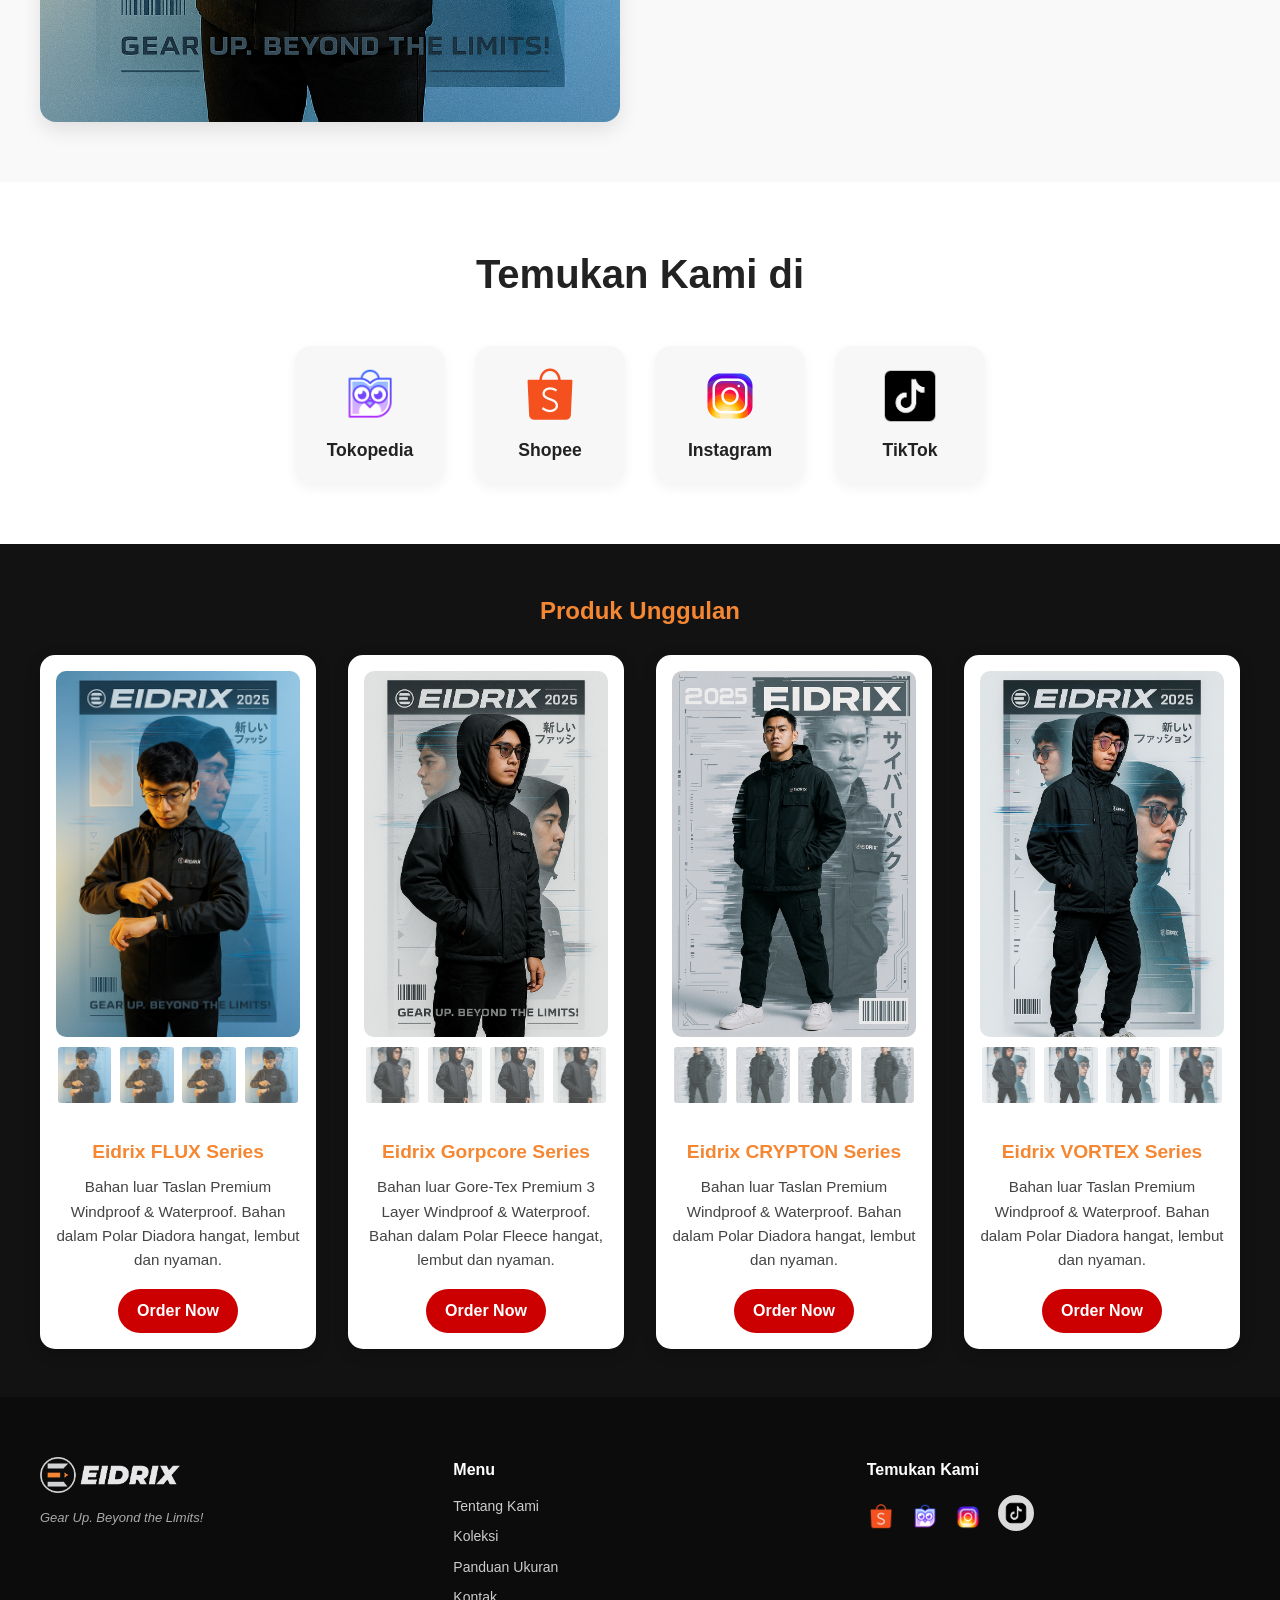
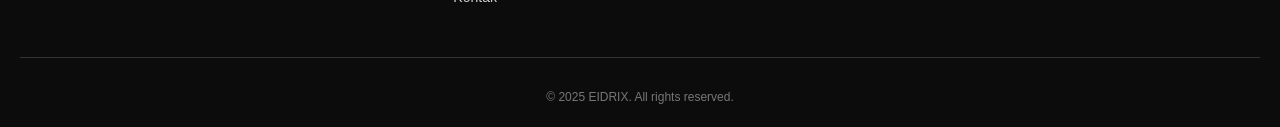
==== commit 4bd9b98c: "fisrt commit" ====
--- a/index.html
+++ b/index.html
@@ -162,17 +162,39 @@
           <div class="product-images">
             <img
               class="main-image"
-              src="images/model1.jpg"
-              alt="Gambar utama produk"
-            />
-            <div class="thumbnails">
-              <img src="images/model1.jpg" alt="thumb 1" />
-              <img src="images/model1.jpg" alt="thumb 2" />
-              <img src="images/model1.jpg" alt="thumb 3" />
-              <img src="images/model1.jpg" alt="thumb 4" />
-            </div>
-          </div>
-          <h3>Eidrix FLUX Series</h3>
+              src="images/model2.jpg"
+              alt="Gambar utama produk"
+            />
+            <div class="thumbnails">
+              <img src="images/model2.jpg" alt="thumb 1" />
+              <img src="images/model2.jpg" alt="thumb 2" />
+              <img src="images/model2.jpg" alt="thumb 3" />
+              <img src="images/model2.jpg" alt="thumb 4" />
+            </div>
+          </div>
+          <h3>Eidrix Gorpcore Series</h3>
+          <p>
+            Bahan luar Gore-Tex Premium 3 Layer Windproof & Waterproof. Bahan
+            dalam Polar Fleece hangat, lembut dan nyaman.
+          </p>
+          <a href="#" class="btn order-btn">Order Now</a>
+        </article>
+        <article class="product-card">
+          <span class="badge">HOT</span>
+          <div class="product-images">
+            <img
+              class="main-image"
+              src="images/model3.jpg"
+              alt="Gambar utama produk"
+            />
+            <div class="thumbnails">
+              <img src="images/model3.jpg" alt="thumb 1" />
+              <img src="images/model3.jpg" alt="thumb 2" />
+              <img src="images/model3.jpg" alt="thumb 3" />
+              <img src="images/model3.jpg" alt="thumb 4" />
+            </div>
+          </div>
+          <h3>Eidrix CRYPTON Series</h3>
           <p>
             Bahan luar Taslan Premium Windproof & Waterproof. Bahan dalam Polar
             Diadora hangat, lembut dan nyaman.
@@ -184,39 +206,17 @@
           <div class="product-images">
             <img
               class="main-image"
-              src="images/model1.jpg"
-              alt="Gambar utama produk"
-            />
-            <div class="thumbnails">
-              <img src="images/model1.jpg" alt="thumb 1" />
-              <img src="images/model1.jpg" alt="thumb 2" />
-              <img src="images/model1.jpg" alt="thumb 3" />
-              <img src="images/model1.jpg" alt="thumb 4" />
-            </div>
-          </div>
-          <h3>Eidrix FLUX Series</h3>
-          <p>
-            Bahan luar Taslan Premium Windproof & Waterproof. Bahan dalam Polar
-            Diadora hangat, lembut dan nyaman.
-          </p>
-          <a href="#" class="btn order-btn">Order Now</a>
-        </article>
-        <article class="product-card">
-          <span class="badge">HOT</span>
-          <div class="product-images">
-            <img
-              class="main-image"
-              src="images/model1.jpg"
-              alt="Gambar utama produk"
-            />
-            <div class="thumbnails">
-              <img src="images/model1.jpg" alt="thumb 1" />
-              <img src="images/model1.jpg" alt="thumb 2" />
-              <img src="images/model1.jpg" alt="thumb 3" />
-              <img src="images/model1.jpg" alt="thumb 4" />
-            </div>
-          </div>
-          <h3>Eidrix FLUX Series</h3>
+              src="images/model4.jpg"
+              alt="Gambar utama produk"
+            />
+            <div class="thumbnails">
+              <img src="images/model4.jpg" alt="thumb 1" />
+              <img src="images/model4.jpg" alt="thumb 2" />
+              <img src="images/model4.jpg" alt="thumb 3" />
+              <img src="images/model4.jpg" alt="thumb 4" />
+            </div>
+          </div>
+          <h3>Eidrix VORTEX Series</h3>
           <p>
             Bahan luar Taslan Premium Windproof & Waterproof. Bahan dalam Polar
             Diadora hangat, lembut dan nyaman.
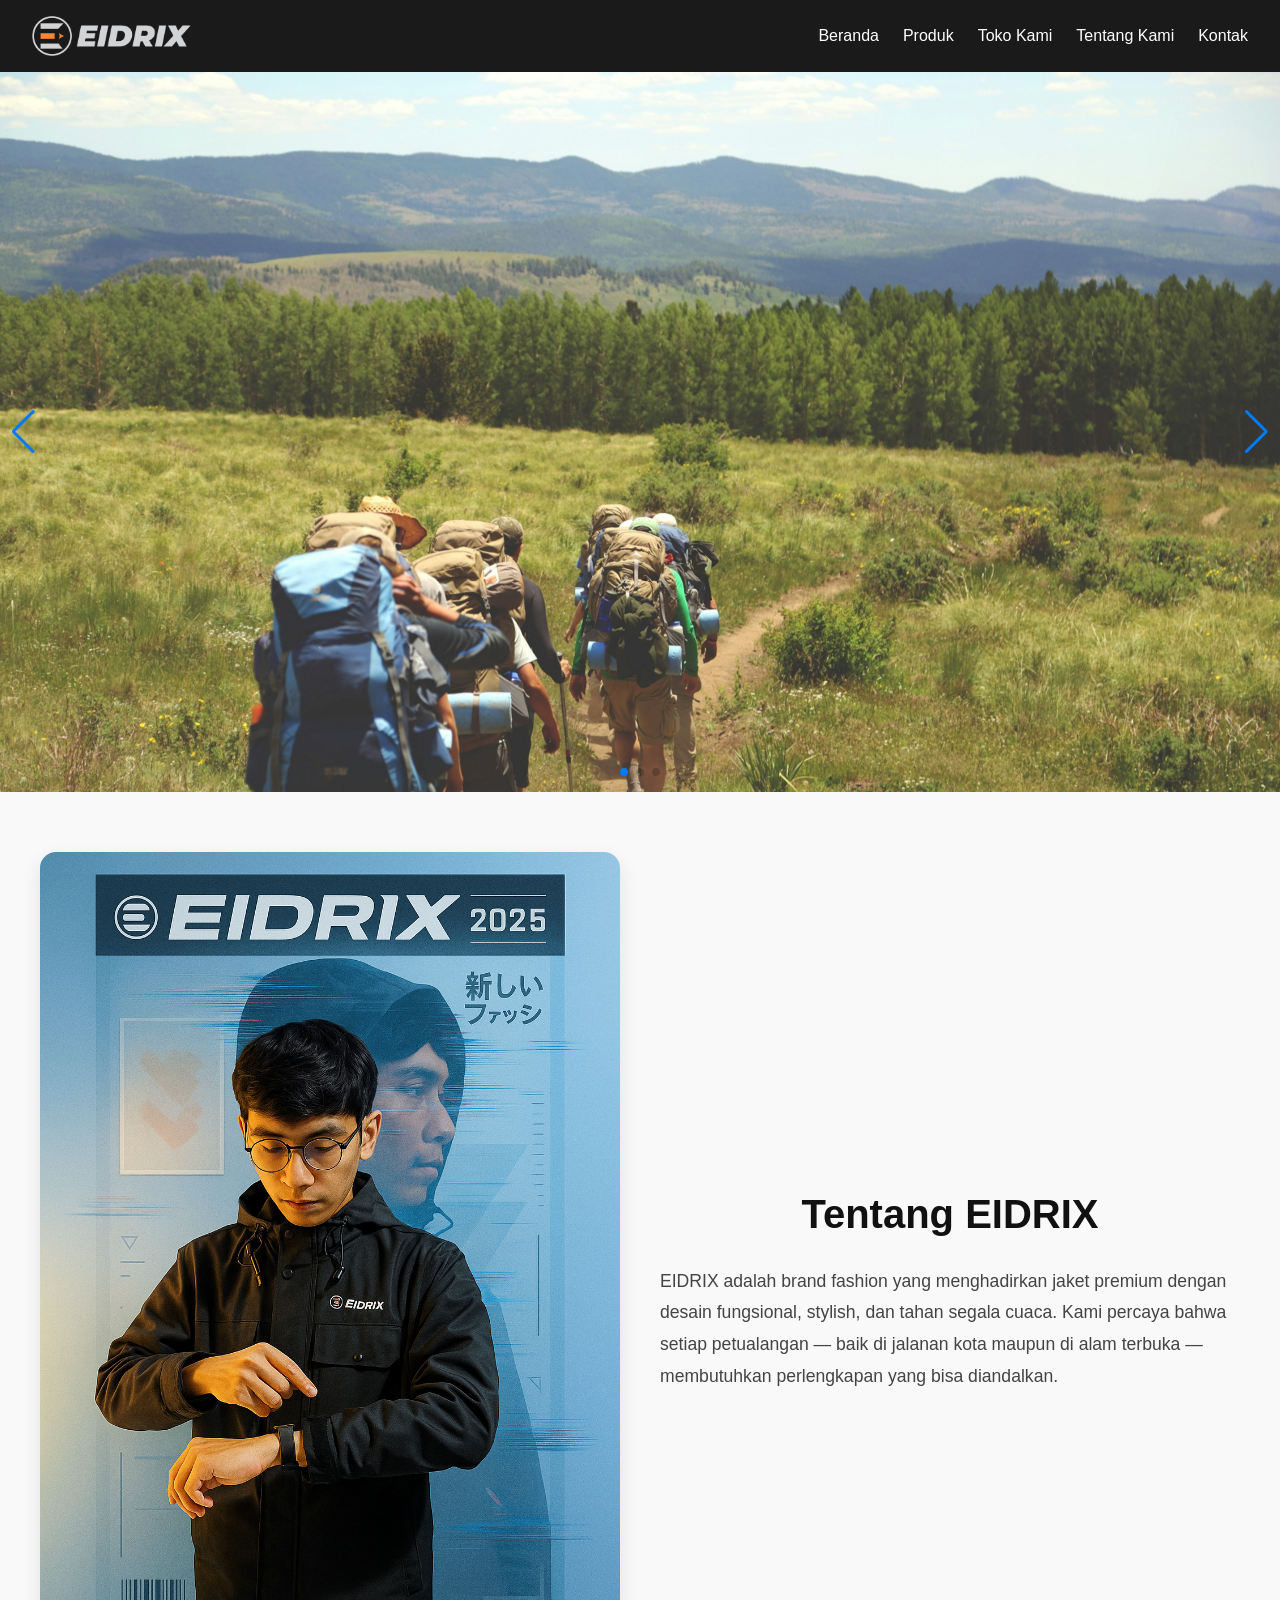
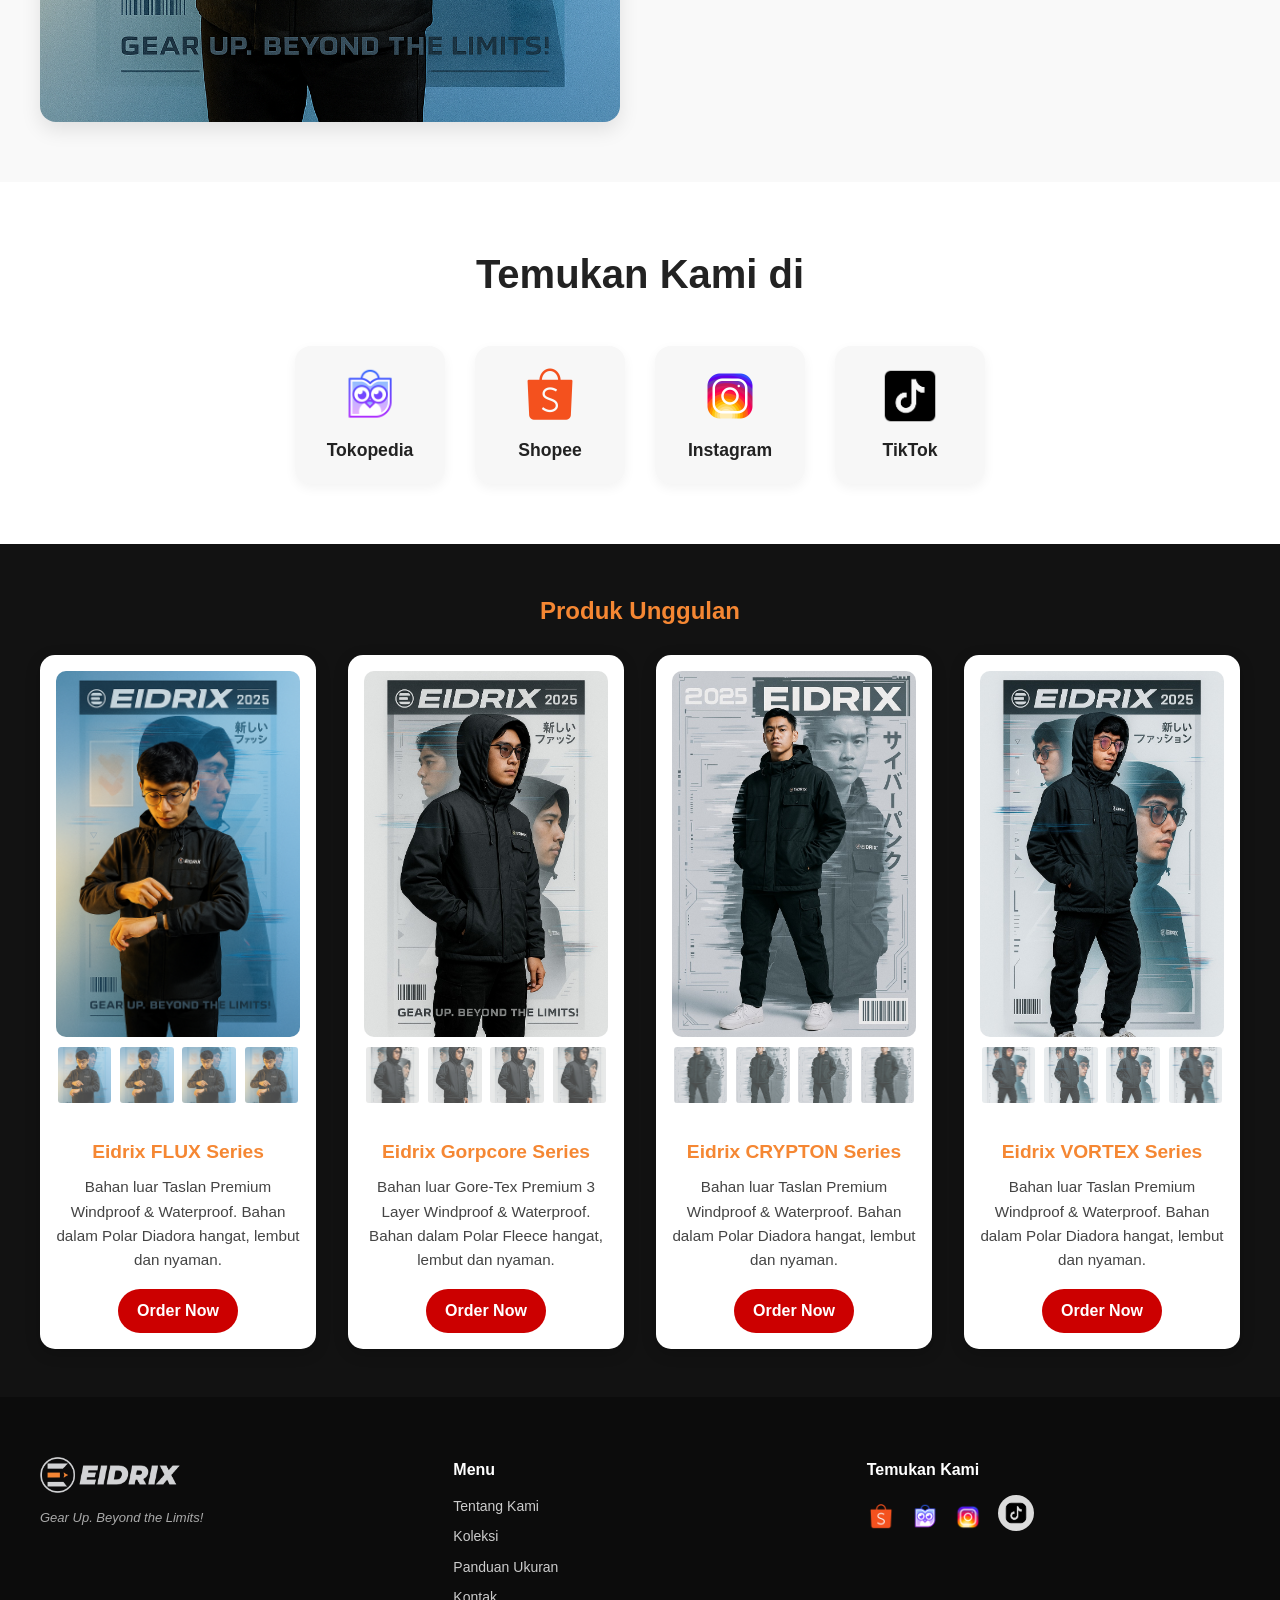
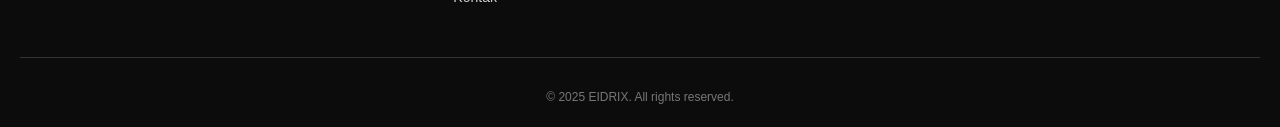
==== commit cdc3d69e: "ganti file logo ke png" ====
--- a/index.html
+++ b/index.html
@@ -33,7 +33,7 @@
     <header>
       <nav class="navbar">
         <div class="logo">
-          <img src="images/Logo.webp" alt="Logo EIDRIX" />
+          <img src="images/logo.png" alt="Logo EIDRIX" />
         </div>
         <button class="hamburger" id="hamburger-btn" aria-label="Toggle menu">
           ☰
@@ -231,7 +231,7 @@
     <footer class="footer">
       <div class="footer-wrapper">
         <div class="footer-brand">
-          <img src="images/Logo.webp" alt="EIDRIX Logo" class="footer-logo" />
+          <img src="images/logo.png" alt="EIDRIX Logo" class="footer-logo" />
           <p class="footer-tagline">Gear Up. Beyond the Limits!</p>
         </div>
 
